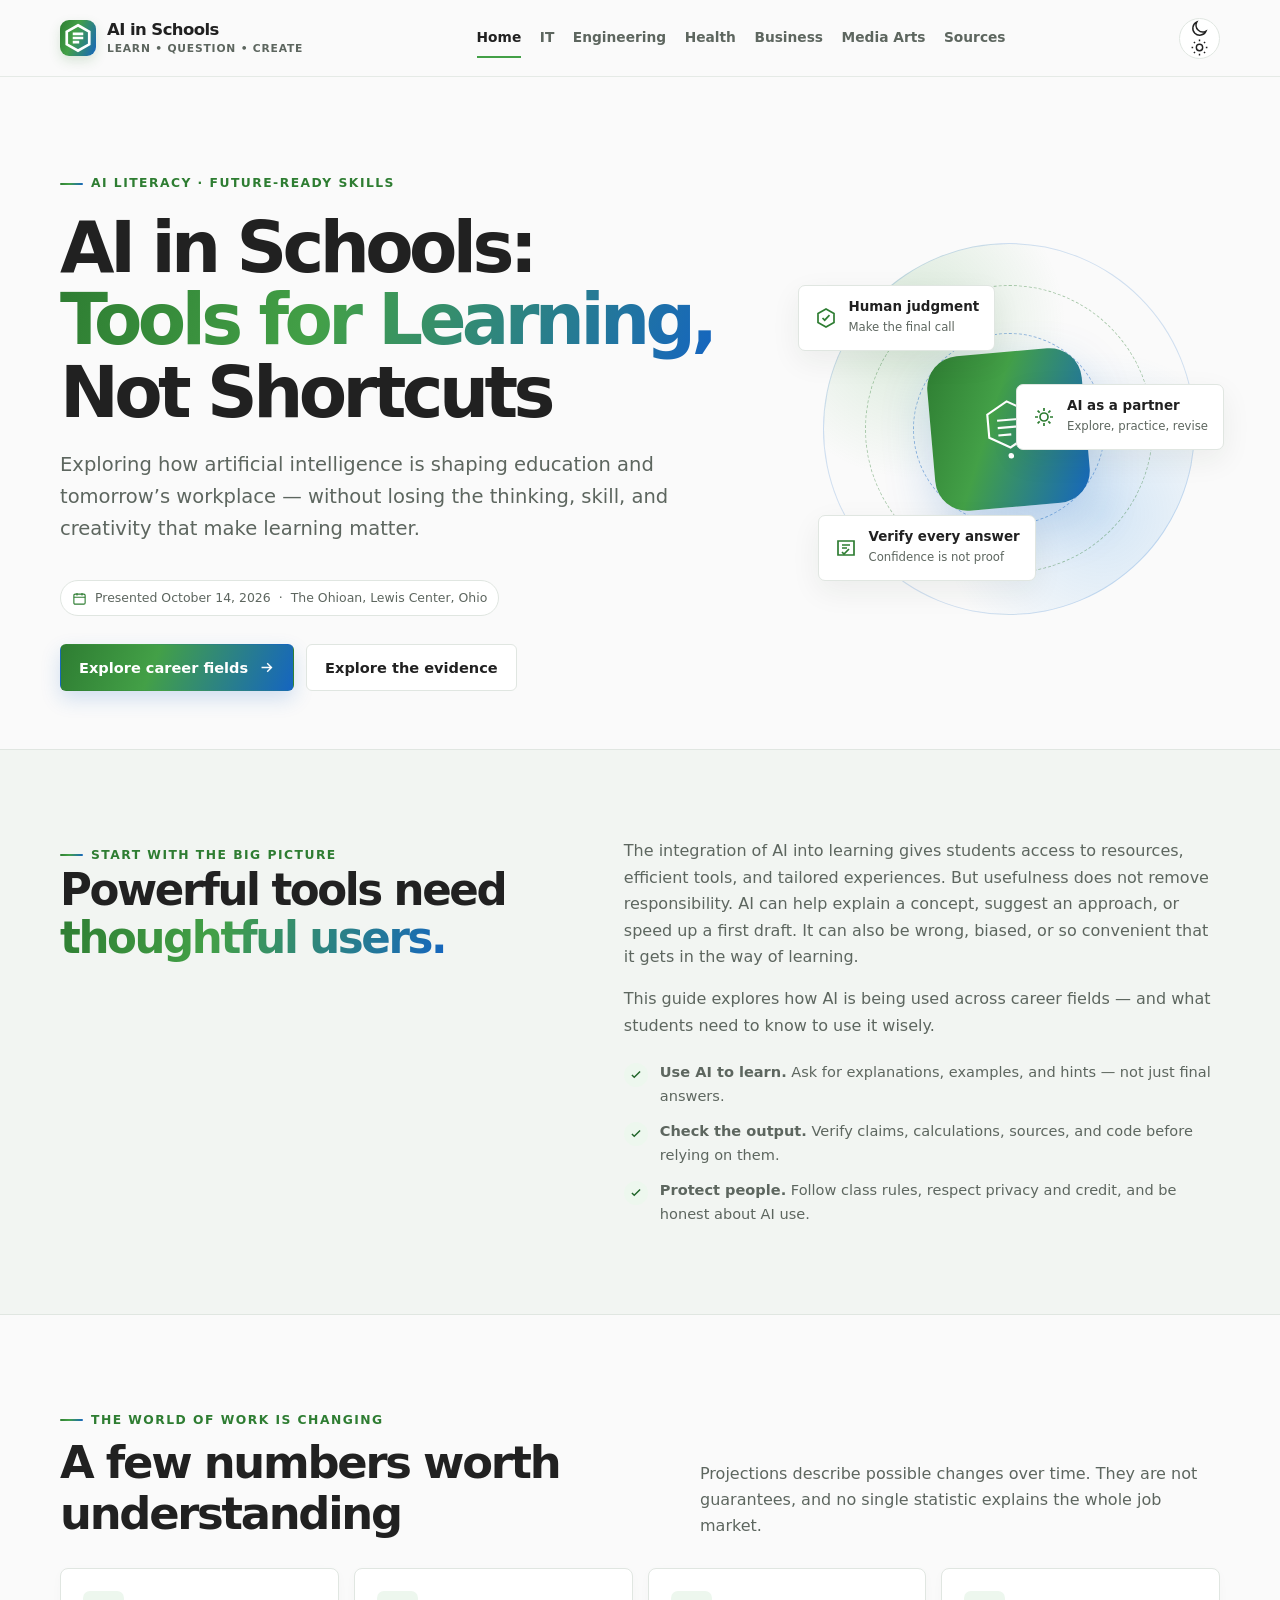
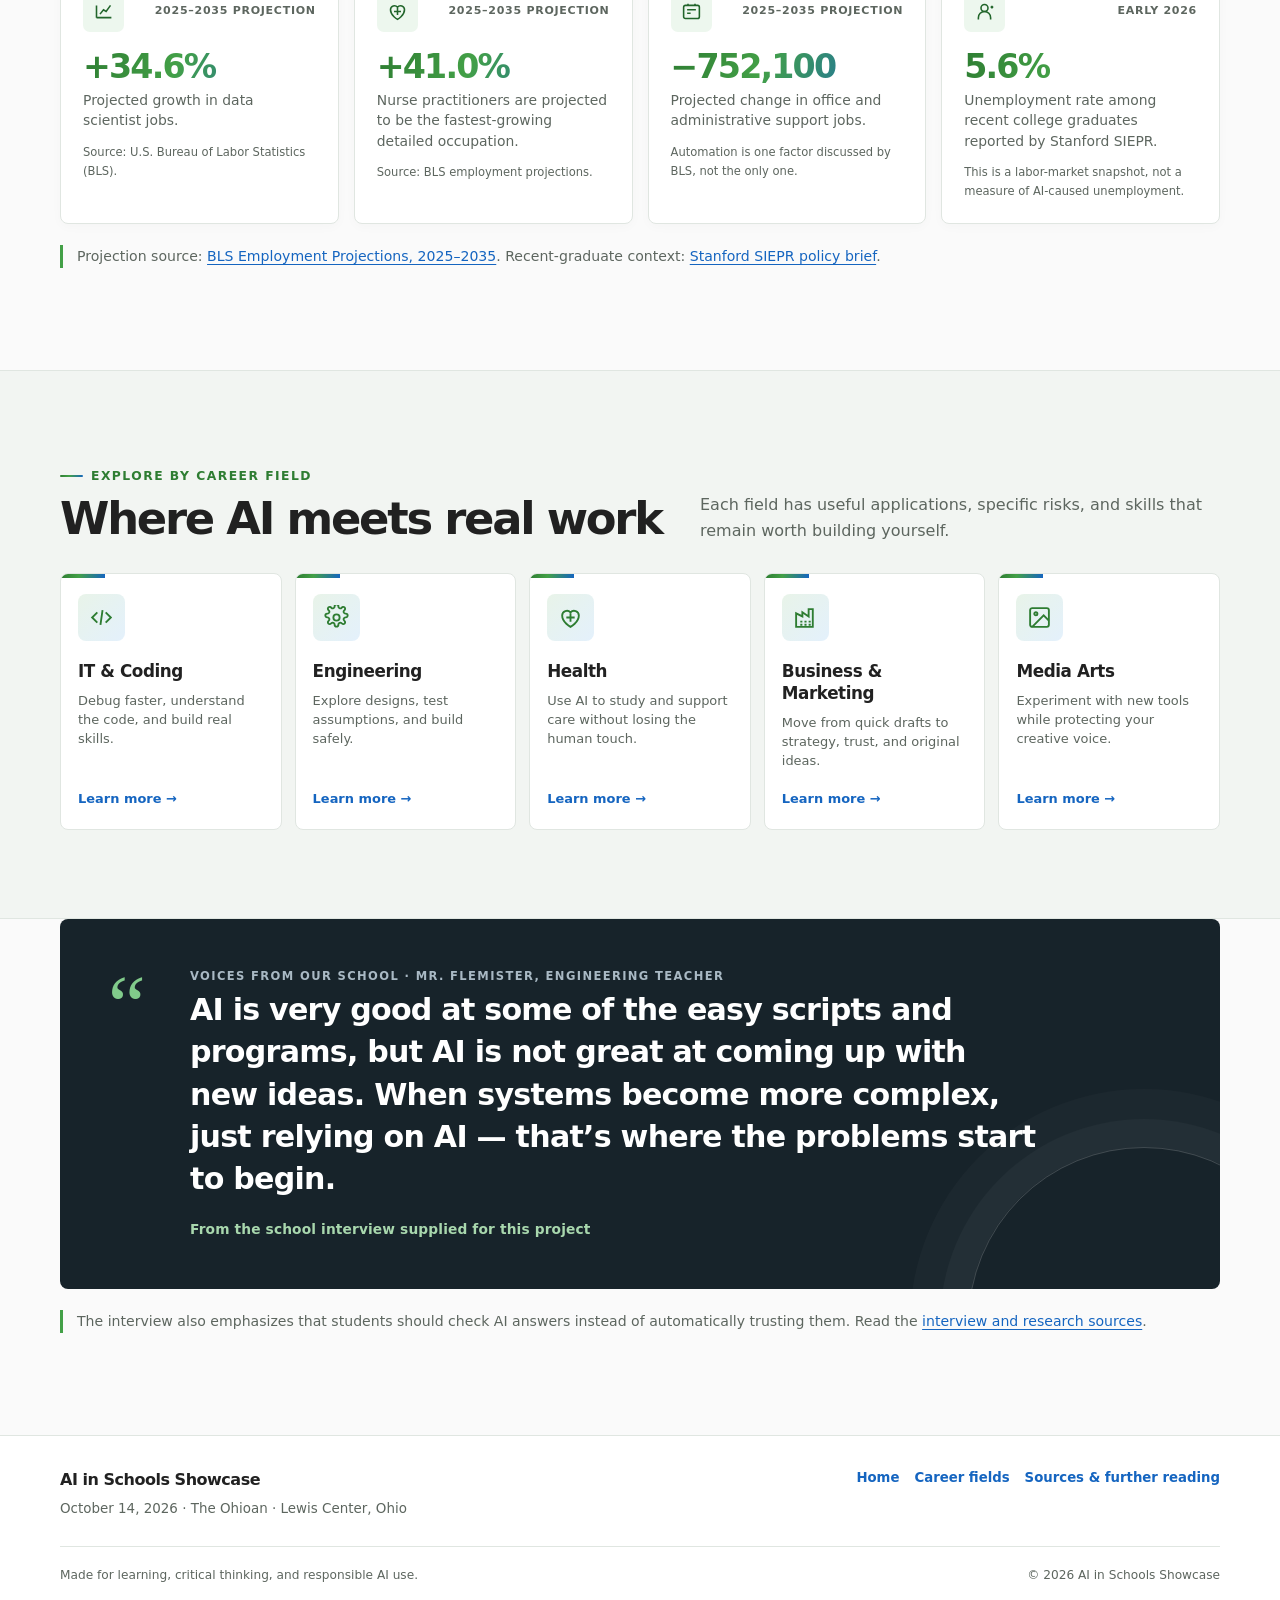
==== index.html @ 7d61ec2c "Add files via upload" ====
<!doctype html>
<html lang="en">
<head>
  <meta charset="utf-8">
  <meta name="viewport" content="width=device-width, initial-scale=1">
  <meta name="theme-color" content="#2e7d32">
  <meta name="description" content="A student-friendly guide to using AI responsibly in school and across future careers.">
  <title>AI in Schools — Tools for Learning, Not Shortcuts</title>
  <link rel="stylesheet" href="styles.css">
  <script>document.documentElement.classList.add('has-js');</script>
</head>
<body>
<a class="skip-link" href="#main">Skip to main content</a>
<header class="site-header">
  <div class="container nav-wrap">
    <a class="brand" href="index.html" aria-label="AI in Schools home">
      <span class="brand-mark" aria-hidden="true"><svg viewBox="0 0 24 24" fill="none" stroke="currentColor" stroke-width="1.8"><path d="M12 3.5 19.5 7.8v8.4L12 20.5l-7.5-4.3V7.8L12 3.5Z"/><path d="M8.5 9.3h7M8.5 12h7M8.5 14.7h4.3"/></svg></span>
      <span class="brand-name">AI in Schools<span>Learn • question • create</span></span>
    </a>
    <nav class="nav-links" data-nav-links aria-label="Main navigation">
      <a href="index.html" aria-current="page">Home</a><a href="it.html">IT</a><a href="engineering.html">Engineering</a><a href="health.html">Health</a><a href="business.html">Business</a><a href="media-arts.html">Media Arts</a><a href="sources.html">Sources</a>
    </nav>
    <div class="nav-actions">
      <button class="theme-toggle" type="button" data-theme-toggle aria-label="Switch theme" title="Switch theme">
        <svg data-icon-moon viewBox="0 0 24 24" fill="none" stroke="currentColor" stroke-width="1.8" aria-hidden="true"><path d="M20.2 15.3A8.5 8.5 0 0 1 8.7 3.8 8.7 8.7 0 1 0 20.2 15.3Z"/></svg>
        <svg data-icon-sun viewBox="0 0 24 24" fill="none" stroke="currentColor" stroke-width="1.8" aria-hidden="true" hidden><circle cx="12" cy="12" r="4"/><path d="M12 2v2m0 16v2M4.93 4.93l1.42 1.42m11.3 11.3 1.42 1.42M2 12h2m16 0h2M4.93 19.07l1.42-1.42m11.3-11.3 1.42-1.42"/></svg>
      </button>
      <button class="menu-toggle" type="button" data-menu-toggle aria-expanded="false" aria-label="Open navigation menu"><svg viewBox="0 0 24 24" fill="none" stroke="currentColor" stroke-width="1.8" aria-hidden="true"><path d="M4 7h16M4 12h16M4 17h16"/></svg></button>
    </div>
  </div>
</header>
<main id="main">
  <section class="hero">
    <div class="container hero-grid">
      <div class="reveal">
        <span class="eyebrow">AI literacy · future-ready skills</span>
        <h1>AI in Schools:<br><span class="highlight">Tools for Learning,</span><br>Not Shortcuts</h1>
        <p class="hero-copy">Exploring how artificial intelligence is shaping education and tomorrow’s workplace — without losing the thinking, skill, and creativity that make learning matter.</p>
        <div class="event-chip"><svg viewBox="0 0 24 24" fill="none" stroke="currentColor" stroke-width="1.8" aria-hidden="true"><rect x="3" y="5" width="18" height="16" rx="2"/><path d="M16 3v4M8 3v4M3 10h18"/></svg>Presented October 14, 2026 <span aria-hidden="true">·</span> The Ohioan, Lewis Center, Ohio</div>
        <div class="hero-actions"><a class="button button-primary" href="#career-fields">Explore career fields <svg viewBox="0 0 24 24" fill="none" stroke="currentColor" stroke-width="2" aria-hidden="true"><path d="M5 12h14M13 6l6 6-6 6"/></svg></a><a class="button button-secondary" href="sources.html">Explore the evidence</a></div>
      </div>
      <div class="hero-art reveal" aria-label="Illustration representing AI, human judgment, and verification" role="img">
        <div class="art-orb"></div>
        <div class="art-core"><svg viewBox="0 0 80 80" fill="none" stroke="currentColor" stroke-width="2.3" aria-hidden="true"><path d="M40 9 62 21.5v25L40 59 18 46.5v-25L40 9Z"/><path d="M28 29h24M28 37h24M28 45h14"/><circle cx="40" cy="68" r="3" fill="currentColor" stroke="none"/></svg></div>
        <div class="float-card card-one"><svg viewBox="0 0 24 24" fill="none" stroke="currentColor" stroke-width="1.7" aria-hidden="true"><path d="M12 3 4 7.5v9L12 21l8-4.5v-9L12 3Z"/><path d="m8.5 12 2.2 2.2 4.8-5"/></svg><div><strong>Human judgment</strong><span>Make the final call</span></div></div>
        <div class="float-card card-two"><svg viewBox="0 0 24 24" fill="none" stroke="currentColor" stroke-width="1.7" aria-hidden="true"><path d="M12 3v3m0 12v3M3 12h3m12 0h3M5.6 5.6l2.1 2.1m8.6 8.6 2.1 2.1m0-12.8-2.1 2.1m-8.6 8.6-2.1 2.1"/><circle cx="12" cy="12" r="4"/></svg><div><strong>AI as a partner</strong><span>Explore, practice, revise</span></div></div>
        <div class="float-card card-three"><svg viewBox="0 0 24 24" fill="none" stroke="currentColor" stroke-width="1.7" aria-hidden="true"><path d="M4 5h16v14H4zM8 9h8M8 12h5"/><path d="m8 16 2 2 5-5"/></svg><div><strong>Verify every answer</strong><span>Confidence is not proof</span></div></div>
      </div>
    </div>
  </section>

  <section class="section section-alt" aria-labelledby="intro-title">
    <div class="container intro-layout">
      <div class="reveal"><span class="eyebrow">Start with the big picture</span><h2 id="intro-title">Powerful tools need <span class="gradient-text">thoughtful users.</span></h2></div>
      <div class="reveal"><p>The integration of AI into learning gives students access to resources, efficient tools, and tailored experiences. But usefulness does not remove responsibility. AI can help explain a concept, suggest an approach, or speed up a first draft. It can also be wrong, biased, or so convenient that it gets in the way of learning.</p><p>This guide explores how AI is being used across career fields — and what students need to know to use it wisely.</p>
        <div class="principle-list">
          <div class="principle"><span class="principle-mark"><svg viewBox="0 0 24 24" fill="none" stroke="currentColor" stroke-width="2.5" aria-hidden="true"><path d="m5 12 4 4L19 6"/></svg></span><p><strong>Use AI to learn.</strong> Ask for explanations, examples, and hints — not just final answers.</p></div>
          <div class="principle"><span class="principle-mark"><svg viewBox="0 0 24 24" fill="none" stroke="currentColor" stroke-width="2.5" aria-hidden="true"><path d="m5 12 4 4L19 6"/></svg></span><p><strong>Check the output.</strong> Verify claims, calculations, sources, and code before relying on them.</p></div>
          <div class="principle"><span class="principle-mark"><svg viewBox="0 0 24 24" fill="none" stroke="currentColor" stroke-width="2.5" aria-hidden="true"><path d="m5 12 4 4L19 6"/></svg></span><p><strong>Protect people.</strong> Follow class rules, respect privacy and credit, and be honest about AI use.</p></div>
        </div>
      </div>
    </div>
  </section>

  <section class="section" aria-labelledby="numbers-title">
    <div class="container">
      <div class="section-heading reveal"><div><span class="eyebrow">The world of work is changing</span><h2 id="numbers-title">A few numbers worth understanding</h2></div><p>Projections describe possible changes over time. They are not guarantees, and no single statistic explains the whole job market.</p></div>
      <div class="stats-grid">
        <article class="stat-card reveal"><div class="stat-top"><span class="stat-icon"><svg viewBox="0 0 24 24" fill="none" stroke="currentColor" stroke-width="1.8" aria-hidden="true"><path d="M4 19V5m0 14h17M8 15l4-5 3 2 5-7"/></svg></span><span class="stat-period">2025–2035 projection</span></div><div class="stat-value gradient-text">+34.6%</div><p>Projected growth in data scientist jobs.</p><small>Source: U.S. Bureau of Labor Statistics (BLS).</small></article>
        <article class="stat-card reveal"><div class="stat-top"><span class="stat-icon"><svg viewBox="0 0 24 24" fill="none" stroke="currentColor" stroke-width="1.8" aria-hidden="true"><path d="M12 21s-8-4.4-8-11a4.5 4.5 0 0 1 8-2.8A4.5 4.5 0 0 1 20 10c0 6.6-8 11-8 11Z"/><path d="M12 8v8m-4-4h8"/></svg></span><span class="stat-period">2025–2035 projection</span></div><div class="stat-value gradient-text">+41.0%</div><p>Nurse practitioners are projected to be the fastest-growing detailed occupation.</p><small>Source: BLS employment projections.</small></article>
        <article class="stat-card reveal"><div class="stat-top"><span class="stat-icon"><svg viewBox="0 0 24 24" fill="none" stroke="currentColor" stroke-width="1.8" aria-hidden="true"><rect x="3" y="5" width="18" height="15" rx="2"/><path d="M8 5V3m8 2V3M7 10h10M7 14h4"/></svg></span><span class="stat-period">2025–2035 projection</span></div><div class="stat-value gradient-text">−752,100</div><p>Projected change in office and administrative support jobs.</p><small>Automation is one factor discussed by BLS, not the only one.</small></article>
        <article class="stat-card reveal"><div class="stat-top"><span class="stat-icon"><svg viewBox="0 0 24 24" fill="none" stroke="currentColor" stroke-width="1.8" aria-hidden="true"><circle cx="12" cy="8" r="4"/><path d="M5 21v-2a7 7 0 0 1 14 0v2M19 7h3m-1.5-1.5v3"/></svg></span><span class="stat-period">Early 2026</span></div><div class="stat-value gradient-text">5.6%</div><p>Unemployment rate among recent college graduates reported by Stanford SIEPR.</p><small>This is a labor-market snapshot, not a measure of AI-caused unemployment.</small></article>
      </div>
      <p class="callout-note">Projection source: <a href="https://www.bls.gov/news.release/ecopro.htm" target="_blank" rel="noopener noreferrer">BLS Employment Projections, 2025–2035</a>. Recent-graduate context: <a href="https://siepr.stanford.edu/publications/policy-brief/what-really-happening-jobs-separating-ai-hype-reality" target="_blank" rel="noopener noreferrer">Stanford SIEPR policy brief</a>.</p>
    </div>
  </section>

  <section class="section section-alt" id="career-fields" aria-labelledby="fields-title">
    <div class="container">
      <div class="section-heading reveal"><div><span class="eyebrow">Explore by career field</span><h2 id="fields-title">Where AI meets real work</h2></div><p>Each field has useful applications, specific risks, and skills that remain worth building yourself.</p></div>
      <div class="field-grid">
        <a class="field-card reveal" href="it.html"><span class="field-icon"><svg viewBox="0 0 24 24" fill="none" stroke="currentColor" stroke-width="1.8" aria-hidden="true"><path d="m8 7-5 5 5 5m8-10 5 5-5 5m-3-12-2 14"/></svg></span><h3>IT &amp; Coding</h3><p>Debug faster, understand the code, and build real skills.</p><span class="learn-more">Learn more →</span></a>
        <a class="field-card reveal" href="engineering.html"><span class="field-icon"><svg viewBox="0 0 24 24" fill="none" stroke="currentColor" stroke-width="1.8" aria-hidden="true"><circle cx="12" cy="12" r="3"/><path d="m19.4 15 .1.1a1.8 1.8 0 1 1-2.5 2.5l-.1-.1a1.8 1.8 0 0 0-3.1 1.3v.2a1.8 1.8 0 1 1-3.6 0v-.2a1.8 1.8 0 0 0-3.1-1.3l-.1.1a1.8 1.8 0 1 1-2.5-2.5l.1-.1a1.8 1.8 0 0 0-1.3-3.1h-.2a1.8 1.8 0 1 1 0-3.6h.2a1.8 1.8 0 0 0 1.3-3.1l-.1-.1a1.8 1.8 0 1 1 2.5-2.5l.1.1a1.8 1.8 0 0 0 3.1-1.3v-.2a1.8 1.8 0 1 1 3.6 0v.2a1.8 1.8 0 0 0 3.1 1.3l.1-.1a1.8 1.8 0 1 1 2.5 2.5l-.1.1a1.8 1.8 0 0 0 1.3 3.1h.2a1.8 1.8 0 1 1 0 3.6h-.2a1.8 1.8 0 0 0-1.3 3.1Z"/></svg></span><h3>Engineering</h3><p>Explore designs, test assumptions, and build safely.</p><span class="learn-more">Learn more →</span></a>
        <a class="field-card reveal" href="health.html"><span class="field-icon"><svg viewBox="0 0 24 24" fill="none" stroke="currentColor" stroke-width="1.8" aria-hidden="true"><path d="M12 21s-8-4.4-8-11a4.5 4.5 0 0 1 8-2.8A4.5 4.5 0 0 1 20 10c0 6.6-8 11-8 11Z"/><path d="M12 8v8m-4-4h8"/></svg></span><h3>Health</h3><p>Use AI to study and support care without losing the human touch.</p><span class="learn-more">Learn more →</span></a>
        <a class="field-card reveal" href="business.html"><span class="field-icon"><svg viewBox="0 0 24 24" fill="none" stroke="currentColor" stroke-width="1.8" aria-hidden="true"><path d="M3 21V8l6 3V7l6 4V4h4v17H3Z"/><path d="M7 16h2m2 0h2m2 0h2m-10 3h2m2 0h2m2 0h2"/></svg></span><h3>Business &amp; Marketing</h3><p>Move from quick drafts to strategy, trust, and original ideas.</p><span class="learn-more">Learn more →</span></a>
        <a class="field-card reveal" href="media-arts.html"><span class="field-icon"><svg viewBox="0 0 24 24" fill="none" stroke="currentColor" stroke-width="1.8" aria-hidden="true"><rect x="3" y="3" width="18" height="18" rx="2"/><circle cx="8.5" cy="8.5" r="1.5"/><path d="m21 15-5-5L5 21"/></svg></span><h3>Media Arts</h3><p>Experiment with new tools while protecting your creative voice.</p><span class="learn-more">Learn more →</span></a>
      </div>
    </div>
  </section>

  <section class="quote-section" aria-labelledby="quote-heading">
    <div class="container">
      <div class="quote-panel reveal"><div class="quote-glyph" aria-hidden="true">“</div><div><p id="quote-heading" class="quote-label">Voices from our school · Mr. Flemister, Engineering Teacher</p><blockquote>AI is very good at some of the easy scripts and programs, but AI is not great at coming up with new ideas. When systems become more complex, just relying on AI — that’s where the problems start to begin.</blockquote><cite>From the school interview supplied for this project</cite></div></div>
      <p class="callout-note">The interview also emphasizes that students should check AI answers instead of automatically trusting them. Read the <a href="sources.html#school-interview">interview and research sources</a>.</p>
    </div>
  </section>
</main>
<footer class="site-footer"><div class="container"><div class="footer-top"><div><p class="footer-title">AI in Schools Showcase</p><p class="footer-meta">October 14, 2026 · The Ohioan · Lewis Center, Ohio</p></div><div class="footer-links"><a href="index.html">Home</a><a href="#career-fields">Career fields</a><a href="sources.html">Sources &amp; further reading</a></div></div><div class="footer-bottom"><span>Made for learning, critical thinking, and responsible AI use.</span><span>© 2026 AI in Schools Showcase</span></div></div></footer>
<script src="script.js"></script>
</body></html>
---- styles.css ----
:root {
  color-scheme: light;
  --bg: #fafafa;
  --surface: #ffffff;
  --surface-soft: #f2f5f2;
  --text: #212121;
  --muted: #5d665f;
  --line: #e0e6e1;
  --green: #2e7d32;
  --green-2: #43a047;
  --blue: #1565c0;
  --blue-2: #1e88e5;
  --gradient: linear-gradient(112deg, #2e7d32 0%, #43a047 40%, #1565c0 100%);
  --shadow: 0 10px 30px rgba(24, 43, 30, .065);
  --warning-bg: #fff8e8;
  --warning-line: #f0d9a8;
  --warning-text: #6f4e12;
  --success-bg: #edf7ee;
  --success-text: #21652a;
  --radius: 8px;
  --content: 1160px;
}
:root[data-theme="dark"] {
  color-scheme: dark;
  --bg: #121212;
  --surface: #1a1a2e;
  --surface-soft: #20273a;
  --text: #e5e9e6;
  --muted: #b1bbb5;
  --line: #343b4b;
  --green: #70c879;
  --green-2: #65bf79;
  --blue: #70aef4;
  --blue-2: #78baff;
  --gradient: linear-gradient(112deg, #2e7d32 0%, #43a047 40%, #1565c0 100%);
  --shadow: 0 12px 36px rgba(0, 0, 0, .23);
  --warning-bg: #332c1c;
  --warning-line: #5e4b25;
  --warning-text: #f6d78c;
  --success-bg: #183020;
  --success-text: #9ce4a4;
}
* { box-sizing: border-box; }
html { scroll-behavior: smooth; scroll-padding-top: 94px; }
body {
  margin: 0; background: var(--bg); color: var(--text);
  font: 16px/1.65 Inter, ui-sans-serif, system-ui, -apple-system, BlinkMacSystemFont, "Segoe UI", sans-serif;
  transition: background-color .3s ease, color .3s ease;
}
button, a { -webkit-tap-highlight-color: transparent; }
a { color: var(--blue); text-underline-offset: 3px; }
a:hover { text-decoration-thickness: 2px; }
button { font: inherit; }
:focus-visible { outline: 3px solid var(--blue-2); outline-offset: 3px; }
.skip-link { position: absolute; top: -60px; left: 1rem; z-index: 1000; padding: .7rem 1rem; background: var(--surface); border: 1px solid var(--line); border-radius: 6px; }
.skip-link:focus { top: 1rem; }
.container { width: min(var(--content), calc(100% - 40px)); margin-inline: auto; }
.site-header {
  position: sticky; top: 0; z-index: 100; background: color-mix(in srgb, var(--bg) 91%, transparent);
  backdrop-filter: blur(18px); border-bottom: 1px solid color-mix(in srgb, var(--line) 80%, transparent);
}
.nav-wrap { min-height: 76px; display: flex; align-items: center; justify-content: space-between; gap: 22px; }
.brand { display: inline-flex; align-items: center; gap: 11px; min-width: max-content; color: var(--text); text-decoration: none; font-weight: 800; letter-spacing: -.035em; }
.brand-mark { width: 36px; height: 36px; display: grid; place-items: center; border-radius: 9px; background: var(--gradient); color: white; box-shadow: 0 5px 12px rgba(46, 125, 50, .17); }
.brand-name { font-size: 1.03rem; line-height: 1.15; }
.brand-name span { display: block; margin-top: 3px; color: var(--muted); font-size: .67rem; font-weight: 600; letter-spacing: .075em; text-transform: uppercase; }
.nav-links { display: flex; align-items: center; gap: clamp(9px, 1.45vw, 22px); }
.nav-links a { color: var(--muted); text-decoration: none; font-size: .86rem; font-weight: 650; padding: 8px 0; border-bottom: 2px solid transparent; white-space: nowrap; }
.nav-links a:hover, .nav-links a[aria-current="page"] { color: var(--text); border-bottom-color: var(--green-2); }
.nav-actions { display: flex; align-items: center; gap: 9px; }
.theme-toggle, .menu-toggle { display: inline-grid; place-items: center; width: 41px; height: 41px; padding: 0; border: 1px solid var(--line); border-radius: 50%; color: var(--text); background: var(--surface); cursor: pointer; transition: transform .18s ease, border-color .18s ease; }
.theme-toggle:hover, .menu-toggle:hover { transform: translateY(-1px); border-color: var(--blue-2); }
.theme-toggle svg, .menu-toggle svg { width: 19px; height: 19px; }
.menu-toggle { display: none; border-radius: var(--radius); }
.gradient-text { background: var(--gradient); -webkit-background-clip: text; background-clip: text; color: transparent; }
.eyebrow { display: inline-flex; align-items: center; gap: 8px; color: var(--green); font-size: .77rem; text-transform: uppercase; font-weight: 800; letter-spacing: .12em; }
.eyebrow::before { content: ""; width: 23px; height: 2px; background: var(--gradient); border-radius: 99px; }
.hero { padding: clamp(48px, 7vw, 90px) 0 58px; overflow: hidden; }
.hero-grid { display: grid; grid-template-columns: 1.22fr .78fr; align-items: center; gap: clamp(30px, 6vw, 82px); }
.hero h1 { max-width: 790px; margin: 18px 0 18px; font-size: clamp(2.6rem, 5.5vw, 5rem); line-height: 1.03; letter-spacing: -.065em; font-weight: 850; }
.hero h1 .highlight { display: inline; background: var(--gradient); -webkit-background-clip: text; background-clip: text; color: transparent; }
.hero-copy { max-width: 635px; color: var(--muted); font-size: clamp(1.06rem, 1.65vw, 1.22rem); }
.event-chip { display: inline-flex; align-items: center; flex-wrap: wrap; gap: 8px; margin-top: 15px; padding: 7px 11px; border: 1px solid var(--line); background: var(--surface); border-radius: 100px; font-size: .78rem; color: var(--muted); }
.event-chip svg { width: 15px; height: 15px; color: var(--green); }
.hero-actions { display: flex; flex-wrap: wrap; gap: 12px; margin-top: 28px; }
.button { display: inline-flex; justify-content: center; align-items: center; gap: 10px; min-height: 47px; padding: 0 18px; border: 1px solid transparent; border-radius: 6px; text-decoration: none; font-weight: 750; font-size: .91rem; transition: transform .18s ease, box-shadow .18s ease; }
.button:hover { transform: translateY(-2px); text-decoration: none; }
.button-primary { color: #fff; background: var(--gradient); box-shadow: 0 8px 20px rgba(21, 101, 192, .18); }
.button-secondary { color: var(--text); background: var(--surface); border-color: var(--line); }
.button svg { width: 17px; height: 17px; }
.hero-art { position: relative; min-height: 360px; display: grid; place-items: center; }
.art-orb { position: absolute; width: min(88%, 390px); aspect-ratio: 1; border-radius: 50%; background: radial-gradient(circle at 24% 22%, rgba(67,160,71,.19), transparent 38%), radial-gradient(circle at 75% 73%, rgba(30,136,229,.17), transparent 42%); border: 1px solid color-mix(in srgb, var(--blue) 18%, transparent); }
.art-orb::before, .art-orb::after { content: ""; position: absolute; border: 1px dashed color-mix(in srgb, var(--green) 40%, transparent); border-radius: 50%; inset: 11%; }
.art-orb::after { inset: 24%; border-color: color-mix(in srgb, var(--blue) 45%, transparent); }
.art-core { position: relative; width: 155px; height: 155px; display: grid; place-items: center; border-radius: 32px; color: white; background: var(--gradient); box-shadow: 0 20px 50px rgba(21, 101, 192, .23); transform: rotate(-5deg); }
.art-core svg { width: 74px; height: 74px; }
.float-card { position: absolute; display: flex; align-items: center; gap: 11px; max-width: 230px; padding: 13px 15px; border-radius: 7px; background: var(--surface); border: 1px solid var(--line); box-shadow: var(--shadow); }
.float-card svg { flex: 0 0 auto; width: 24px; height: 24px; color: var(--green); }
.float-card strong { display: block; font-size: .84rem; line-height: 1.25; }
.float-card span { display: block; color: var(--muted); font-size: .73rem; margin-top: 2px; }
.float-card.card-one { top: 36px; left: 0; }
.float-card.card-two { top: 135px; right: -4px; }
.float-card.card-three { bottom: 28px; left: 20px; }
.section { padding: clamp(58px, 7vw, 88px) 0; }
.section-alt { background: var(--surface-soft); border-block: 1px solid var(--line); }
.section-heading { display: flex; align-items: end; justify-content: space-between; gap: 24px; margin-bottom: 28px; }
.section-heading h2, .page-intro h1 { margin: 8px 0 0; font-size: clamp(1.9rem, 3.5vw, 3rem); line-height: 1.13; letter-spacing: -.05em; }
.section-heading p { max-width: 520px; margin: 0; color: var(--muted); }
.body-copy { max-width: 800px; color: var(--muted); }
.stats-grid { display: grid; grid-template-columns: repeat(4, 1fr); gap: 15px; }
.stat-card { min-height: 205px; padding: 22px; border: 1px solid var(--line); border-radius: var(--radius); background: var(--surface); box-shadow: 0 3px 12px rgba(20,50,24,.025); }
.stat-top { display: flex; align-items: center; justify-content: space-between; gap: 10px; }
.stat-icon { display: grid; place-items: center; width: 41px; height: 41px; border-radius: 7px; background: var(--success-bg); color: var(--success-text); }
.stat-icon svg { width: 21px; height: 21px; }
.stat-period { font-size: .69rem; font-weight: 750; color: var(--muted); text-transform: uppercase; letter-spacing: .065em; }
.stat-value { margin: 17px 0 5px; font-size: clamp(1.75rem, 2.6vw, 2.35rem); font-weight: 850; letter-spacing: -.055em; line-height: 1.1; }
.stat-card p { margin: 0; color: var(--muted); font-size: .87rem; line-height: 1.45; }
.stat-card small { display: block; color: var(--muted); margin-top: 12px; font-size: .72rem; }
.intro-layout { display: grid; grid-template-columns: .9fr 1.1fr; gap: clamp(30px, 6vw, 76px); align-items: start; }
.intro-layout h2 { margin: 0; font-size: clamp(2rem, 3.4vw, 2.85rem); line-height: 1.12; letter-spacing: -.055em; }
.intro-layout p { color: var(--muted); margin-top: 0; }
.principle-list { display: grid; gap: 11px; margin-top: 21px; }
.principle { display: flex; align-items: flex-start; gap: 12px; }
.principle-mark { display: grid; place-items: center; margin-top: 3px; width: 24px; height: 24px; border-radius: 50%; background: var(--success-bg); color: var(--success-text); flex: 0 0 auto; }
.principle-mark svg { width: 14px; height: 14px; }
.principle p { margin: 0; font-size: .91rem; }
.field-grid { display: grid; grid-template-columns: repeat(5, minmax(0,1fr)); gap: 13px; }
.field-card { position: relative; overflow: hidden; display: flex; min-height: 229px; flex-direction: column; padding: 20px 17px; border: 1px solid var(--line); border-radius: var(--radius); background: var(--surface); color: var(--text); text-decoration: none; transition: transform .2s ease, box-shadow .2s ease, border-color .2s ease; }
.field-card::before { content: ""; position: absolute; height: 4px; inset: 0 0 auto; background: var(--gradient); transform: scaleX(.2); transform-origin: left; transition: transform .25s ease; }
.field-card:hover { transform: translateY(-4px); border-color: color-mix(in srgb, var(--blue) 45%, var(--line)); box-shadow: var(--shadow); text-decoration: none; }
.field-card:hover::before { transform: scaleX(1); }
.field-icon { display: grid; place-items: center; width: 47px; height: 47px; margin-bottom: 20px; border-radius: 8px; background: linear-gradient(135deg, rgba(67,160,71,.12), rgba(30,136,229,.12)); color: var(--green); }
.field-icon svg { width: 25px; height: 25px; }
.field-card h3 { margin: 0; font-size: 1.05rem; line-height: 1.3; letter-spacing: -.025em; }
.field-card p { color: var(--muted); font-size: .81rem; line-height: 1.48; margin: 8px 0 18px; }
.learn-more { margin-top: auto; font-weight: 800; font-size: .81rem; color: var(--blue); }
.quote-section { padding: 0 0 clamp(58px, 7vw, 88px); }
.quote-panel { position: relative; overflow: hidden; display: grid; grid-template-columns: 60px 1fr; gap: 22px; padding: clamp(26px, 5vw, 48px); border-radius: var(--radius); color: #fff; background: #17232a; }
.quote-panel::after { content: ""; position: absolute; width: 350px; height: 350px; right: -100px; bottom: -210px; border-radius: 50%; border: 1px solid rgba(255,255,255,.18); box-shadow: 0 0 0 28px rgba(255,255,255,.03), 0 0 0 58px rgba(255,255,255,.025); }
.quote-glyph { font-size: 5.3rem; line-height: .9; font-family: Georgia, serif; color: #81cb8b; }
.quote-panel blockquote { position: relative; z-index: 1; margin: 0; max-width: 850px; font-size: clamp(1.25rem, 2.35vw, 2rem); font-weight: 650; line-height: 1.4; letter-spacing: -.025em; }
.quote-panel cite { display: block; margin-top: 18px; font-size: .86rem; font-style: normal; font-weight: 700; color: #a8d7ad; letter-spacing: .01em; }
.quote-panel .quote-label { grid-column: 2; margin: 0 0 3px; color: #a9b9c4; text-transform: uppercase; letter-spacing: .12em; font-size: .72rem; font-weight: 800; }
.callout-note { margin-top: 21px; padding-left: 14px; border-left: 3px solid var(--green-2); color: var(--muted); font-size: .88rem; }
.page-hero { padding: clamp(42px, 6vw, 72px) 0 36px; }
.page-intro { position: relative; overflow: hidden; padding: clamp(28px, 5vw, 54px); border-radius: var(--radius); background: var(--gradient); color: #fff; }
.page-intro::after { content: ""; position: absolute; width: 300px; height: 300px; right: -70px; top: -120px; border-radius: 50%; border: 1px solid rgba(255,255,255,.25); box-shadow: 0 0 0 26px rgba(255,255,255,.06), 0 0 0 56px rgba(255,255,255,.035); }
.page-intro .eyebrow { color: rgba(255,255,255,.84); }
.page-intro .eyebrow::before { background: #fff; }
.page-intro h1 { position: relative; z-index: 1; max-width: 770px; margin-top: 12px; font-size: clamp(2.4rem, 5vw, 4.2rem); }
.page-intro p { position: relative; z-index: 1; max-width: 760px; margin-bottom: 0; color: rgba(255,255,255,.9); font-size: clamp(1rem, 1.7vw, 1.18rem); }
.page-kicker { margin-top: 21px; display: flex; flex-wrap: wrap; gap: 8px; }
.page-kicker span { padding: 5px 9px; border: 1px solid rgba(255,255,255,.32); border-radius: 5px; background: rgba(255,255,255,.08); color: #fff; font-size: .73rem; font-weight: 700; }
.content-grid { display: grid; grid-template-columns: 1fr 1fr; gap: 20px; }
.content-card { padding: clamp(22px, 3vw, 30px); border: 1px solid var(--line); border-radius: var(--radius); background: var(--surface); }
.content-card h2 { display: flex; align-items: center; gap: 11px; margin: 0 0 18px; font-size: 1.25rem; letter-spacing: -.03em; }
.heading-icon { width: 33px; height: 33px; display: grid; place-items: center; border-radius: 7px; background: var(--success-bg); color: var(--success-text); flex: 0 0 auto; }
.heading-icon svg { width: 18px; height: 18px; }
.content-card.warning .heading-icon { background: var(--warning-bg); color: var(--warning-text); }
.check-list, .warning-list { list-style: none; padding: 0; margin: 0; display: grid; gap: 15px; }
.check-list li, .warning-list li { position: relative; padding-left: 30px; font-size: .91rem; }
.check-list li::before { content: "✓"; position: absolute; left: 0; top: 1px; display: grid; place-items: center; width: 20px; height: 20px; border-radius: 50%; background: var(--success-bg); color: var(--success-text); font-size: .75rem; font-weight: 900; }
.warning-list li::before { content: "!"; position: absolute; left: 0; top: 1px; display: grid; place-items: center; width: 20px; height: 20px; border-radius: 50%; background: var(--warning-bg); color: var(--warning-text); font-size: .76rem; font-weight: 900; }
.check-list strong, .warning-list strong { display: block; margin-bottom: 2px; }
.check-list span, .warning-list span { display: block; color: var(--muted); }
.numbers-rule { display: grid; grid-template-columns: .9fr 1.1fr; gap: 20px; margin-top: 20px; }
.number-panel { padding: 28px; background: var(--surface-soft); border: 1px solid var(--line); border-radius: var(--radius); }
.number-panel h2, .rule-panel h2 { margin: 0 0 10px; font-size: 1.15rem; letter-spacing: -.025em; }
.number-value { margin: 5px 0 10px; font-size: clamp(2.5rem, 5vw, 4rem); line-height: 1; font-weight: 900; letter-spacing: -.07em; background: var(--gradient); -webkit-background-clip: text; background-clip: text; color: transparent; }
.number-panel p { color: var(--muted); margin: 0; font-size: .9rem; }
.source-line { display: inline-block; margin-top: 13px; font-size: .76rem; font-weight: 800; }
.rule-panel { padding: 28px; border-radius: var(--radius); background: var(--success-bg); border: 1px solid color-mix(in srgb, var(--green) 28%, var(--line)); }
.rule-panel .rule-mark { color: var(--success-text); font-size: .7rem; text-transform: uppercase; letter-spacing: .12em; font-weight: 900; }
.rule-panel blockquote { margin: 12px 0 0; color: var(--text); font-size: clamp(1.2rem, 2vw, 1.65rem); line-height: 1.38; font-weight: 750; letter-spacing: -.025em; }
.voice-section { margin-top: 20px; }
.voice-card { position: relative; padding: 24px 28px 24px 30px; border-left: 4px solid var(--blue-2); border-radius: 0 var(--radius) var(--radius) 0; background: var(--surface); box-shadow: var(--shadow); }
.voice-card p { margin: 0; font-size: 1.05rem; line-height: 1.55; font-weight: 600; }
.voice-card cite { display: block; margin-top: 13px; font-size: .82rem; color: var(--muted); font-style: normal; }
.voice-placeholder { border-left-color: var(--line); box-shadow: none; border: 1px dashed var(--line); border-left: 4px dashed var(--line); background: transparent; }
.voice-placeholder p { color: var(--muted); font-weight: 500; font-size: .91rem; }
.sources-layout { display: grid; grid-template-columns: 1.1fr .9fr; gap: 20px; align-items: start; }
.source-list { display: grid; gap: 11px; }
.source-item { display: flex; align-items: flex-start; gap: 14px; padding: 17px; border: 1px solid var(--line); border-radius: var(--radius); background: var(--surface); }
.source-index { display: grid; place-items: center; flex: 0 0 auto; width: 32px; height: 32px; border-radius: 6px; color: var(--green); background: var(--success-bg); font-weight: 850; font-size: .76rem; }
.source-item h3 { margin: 0 0 4px; font-size: .96rem; line-height: 1.4; }
.source-item p { margin: 0; color: var(--muted); font-size: .82rem; line-height: 1.5; }
.source-item a { display: inline-block; margin-top: 7px; font-size: .81rem; font-weight: 750; }
.context-panel { padding: 25px; border-radius: var(--radius); background: var(--surface-soft); border: 1px solid var(--line); }
.context-panel h2 { margin: 0 0 15px; font-size: 1.3rem; letter-spacing: -.03em; }
.context-panel ul { padding-left: 19px; margin: 0; display: grid; gap: 12px; color: var(--muted); font-size: .9rem; }
.source-caveat { margin-top: 24px; padding: 19px 21px; border: 1px solid var(--warning-line); border-radius: var(--radius); background: var(--warning-bg); color: var(--warning-text); font-size: .88rem; }
.source-caveat strong { display: block; margin-bottom: 4px; }
.site-footer { padding: 31px 0 26px; border-top: 1px solid var(--line); background: var(--surface); }
.footer-top { display: flex; justify-content: space-between; align-items: flex-start; gap: 28px; }
.footer-title { margin: 0; font-weight: 850; letter-spacing: -.03em; }
.footer-meta { color: var(--muted); font-size: .84rem; margin: 5px 0 0; }
.footer-links { display: flex; flex-wrap: wrap; gap: 15px; }
.footer-links a { font-size: .83rem; font-weight: 700; text-decoration: none; }
.footer-bottom { display: flex; justify-content: space-between; gap: 16px; margin-top: 26px; padding-top: 18px; border-top: 1px solid var(--line); color: var(--muted); font-size: .76rem; }
.reveal { opacity: 1; transform: none; }
.js-ready .reveal { opacity: 0; transform: translateY(10px); transition: opacity .5s ease, transform .5s ease; }
.js-ready .reveal.is-visible { opacity: 1; transform: translateY(0); }
@media (max-width: 1050px) {
  .nav-wrap { gap: 14px; }
  .brand-name { font-size: .95rem; }
  .nav-links { gap: 12px; }
  .nav-links a { font-size: .78rem; }
  .field-grid { grid-template-columns: repeat(3, minmax(0,1fr)); }
  .stats-grid { grid-template-columns: repeat(2, 1fr); }
}
@media (max-width: 760px) {
  .container { width: min(var(--content), calc(100% - 30px)); }
  .nav-wrap { min-height: 68px; flex-wrap: wrap; gap: 10px; padding-block: 10px; }
  .brand-mark { width: 34px; height: 34px; }
  .brand-name { font-size: .92rem; }
  .brand-name span { font-size: .61rem; }
  .nav-actions { margin-left: auto; }
  .menu-toggle { display: inline-grid; }
  .nav-links { display: none; order: 3; flex-basis: 100%; padding: 8px 0 7px; grid-template-columns: repeat(2, minmax(0,1fr)); gap: 2px 18px; border-top: 1px solid var(--line); }
  .nav-links.is-open { display: grid; }
  .nav-links a { padding: 10px 2px; font-size: .89rem; }
  .hero { padding-top: 42px; }
  .hero-grid { grid-template-columns: 1fr; gap: 28px; }
  .hero-art { min-height: 295px; max-width: 500px; width: 100%; margin-inline: auto; }
  .art-orb { width: min(76%, 330px); }
  .art-core { width: 120px; height: 120px; border-radius: 25px; }
  .art-core svg { width: 60px; height: 60px; }
  .float-card { max-width: 205px; padding: 10px 12px; }
  .float-card.card-one { top: 15px; left: 0; }
  .float-card.card-two { top: 118px; right: -2px; }
  .float-card.card-three { bottom: 15px; left: 0; }
  .section-heading { align-items: flex-start; flex-direction: column; gap: 10px; }
  .intro-layout, .content-grid, .numbers-rule, .sources-layout { grid-template-columns: 1fr; }
  .field-grid { grid-template-columns: repeat(2, minmax(0,1fr)); }
  .field-card { min-height: 205px; }
  .quote-panel { grid-template-columns: 34px 1fr; gap: 14px; }
  .quote-glyph { font-size: 3.8rem; }
  .quote-panel .quote-label { grid-column: 2; }
  .page-intro { padding: 28px 23px; }
  .page-intro::after { width: 200px; height: 200px; right: -90px; top: -95px; }
  .footer-top { flex-direction: column; }
  .footer-bottom { flex-direction: column; gap: 5px; }
}
@media (max-width: 430px) {
  .stats-grid { grid-template-columns: 1fr; }
  .stat-card { min-height: auto; }
  .field-grid { grid-template-columns: 1fr; }
  .field-card { min-height: auto; }
  .field-card p { margin-bottom: 13px; }
  .hero h1 { font-size: clamp(2.55rem, 13vw, 3.5rem); }
  .hero-art { min-height: 275px; }
  .float-card { max-width: 188px; }
  .float-card.card-two { right: -3px; }
}
@media (prefers-reduced-motion: reduce) {
  *, *::before, *::after { scroll-behavior: auto !important; animation-duration: .01ms !important; animation-iteration-count: 1 !important; transition-duration: .01ms !important; }
  .js-ready .reveal { opacity: 1; transform: none; }
}
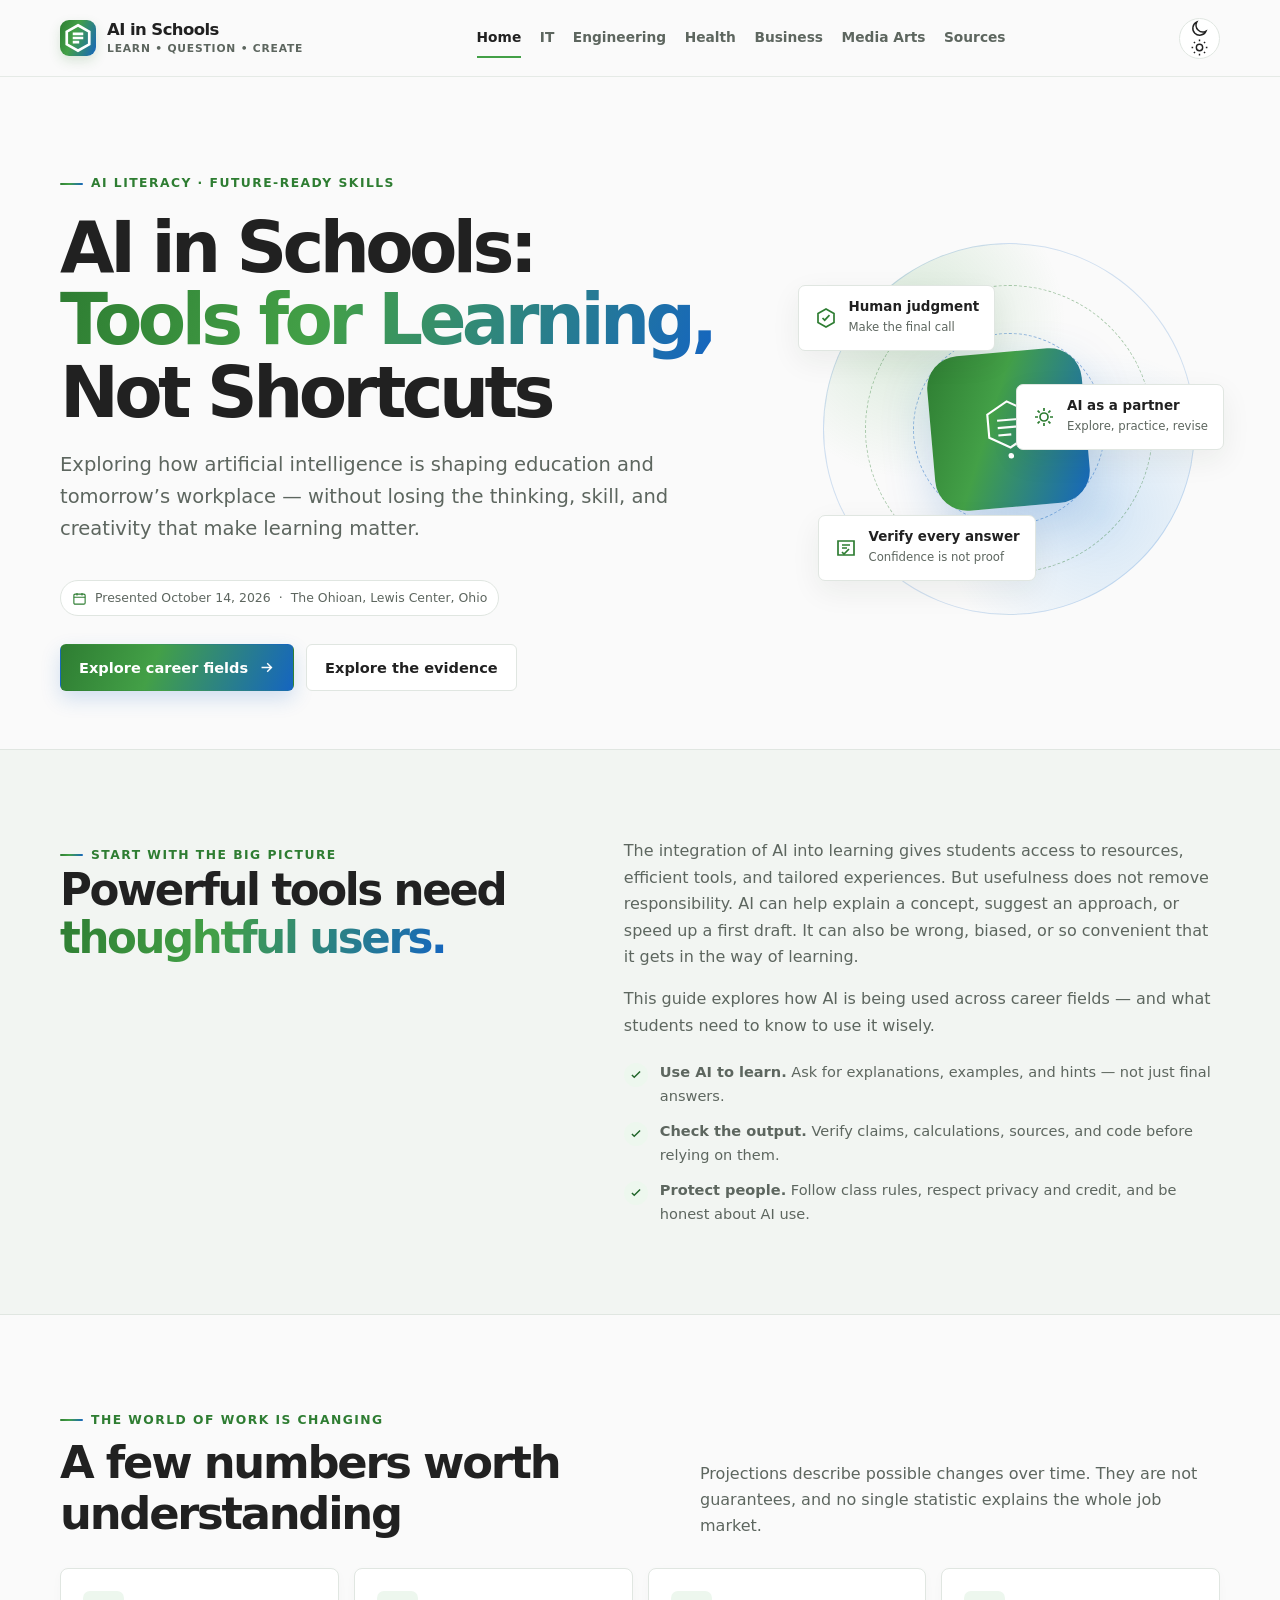
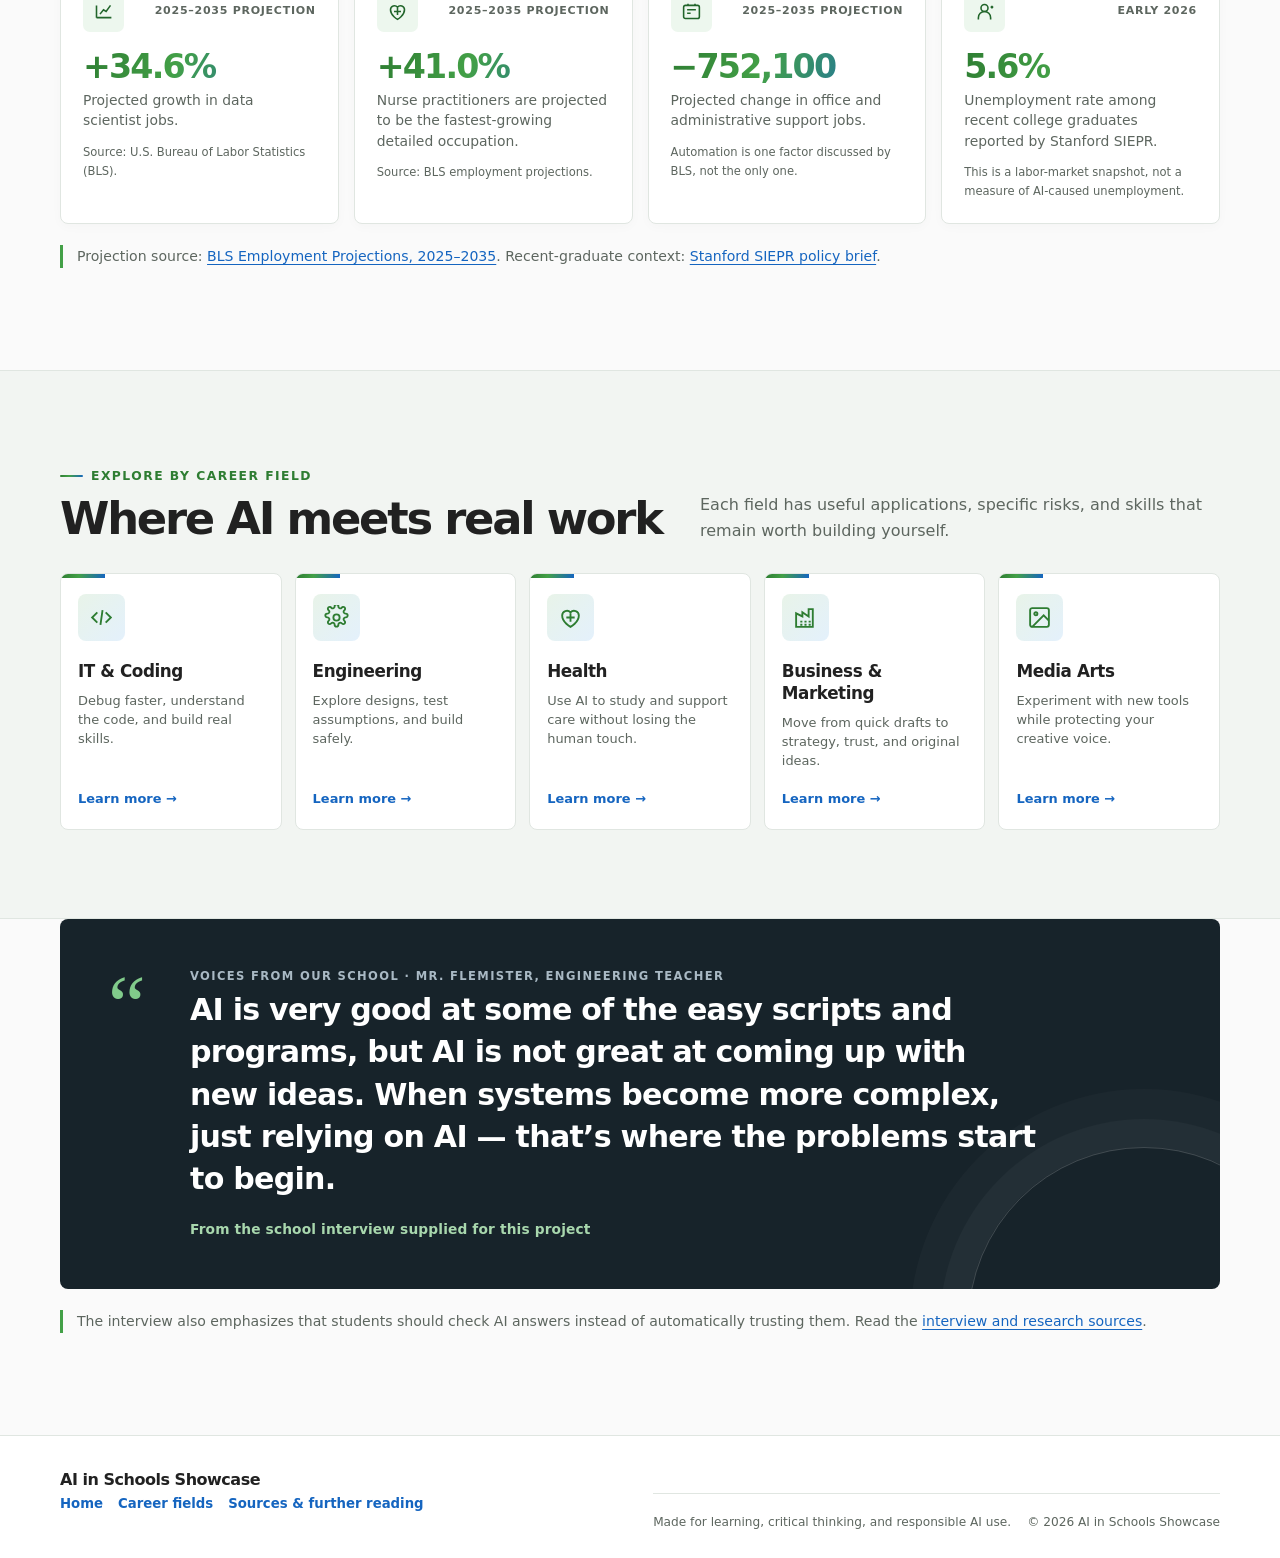
==== commit 892198e0: "Refactor footer in index.html Removed the footer meta information and adjusted the structure." ====
--- a/index.html
+++ b/index.html
@@ -95,6 +95,6 @@
     </div>
   </section>
 </main>
-<footer class="site-footer"><div class="container"><div class="footer-top"><div><p class="footer-title">AI in Schools Showcase</p><p class="footer-meta">October 14, 2026 · The Ohioan · Lewis Center, Ohio</p></div><div class="footer-links"><a href="index.html">Home</a><a href="#career-fields">Career fields</a><a href="sources.html">Sources &amp; further reading</a></div></div><div class="footer-bottom"><span>Made for learning, critical thinking, and responsible AI use.</span><span>© 2026 AI in Schools Showcase</span></div></div></footer>
+<footer class="site-footer"><div class="container"><div class="footer-top"><div><p class="footer-title">AI in Schools Showcase</p><div class="footer-links"><a href="index.html">Home</a><a href="#career-fields">Career fields</a><a href="sources.html">Sources &amp; further reading</a></div></div><div class="footer-bottom"><span>Made for learning, critical thinking, and responsible AI use.</span><span>© 2026 AI in Schools Showcase</span></div></div></footer>
 <script src="script.js"></script>
 </body></html>
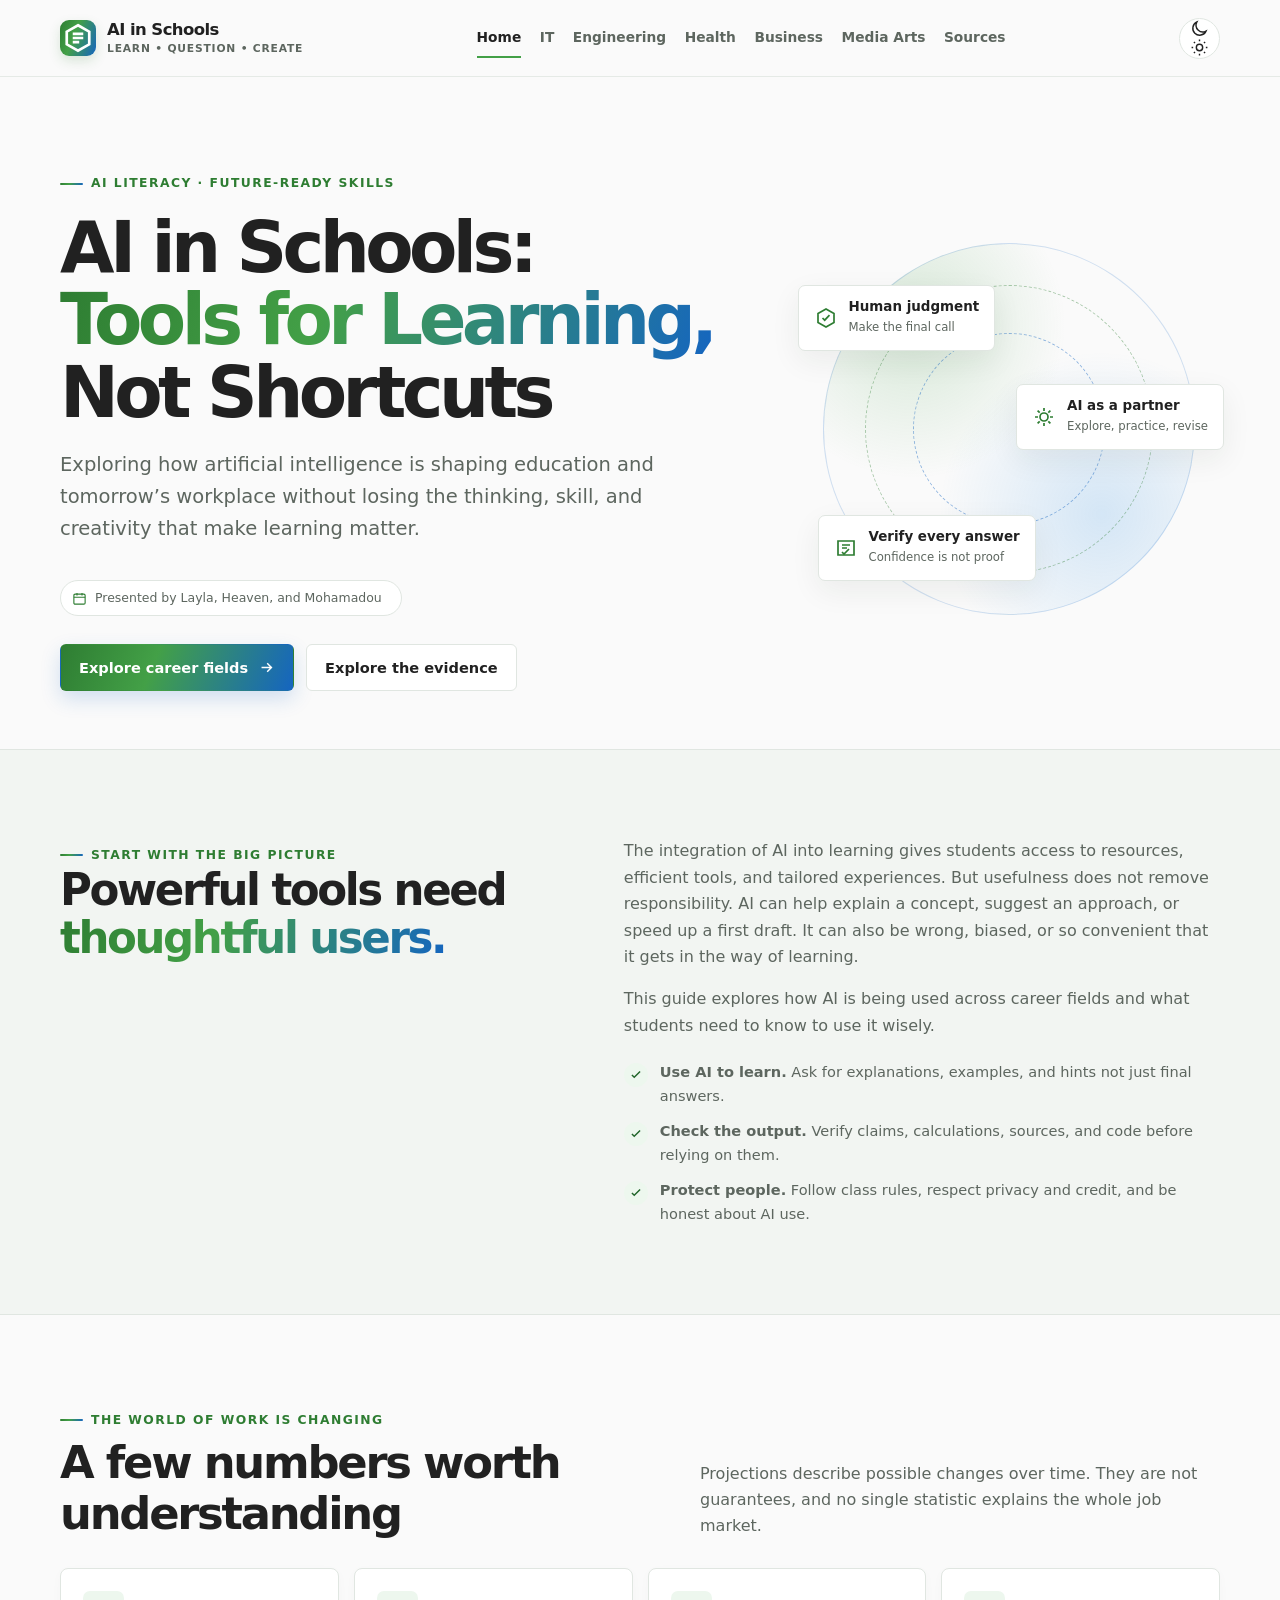
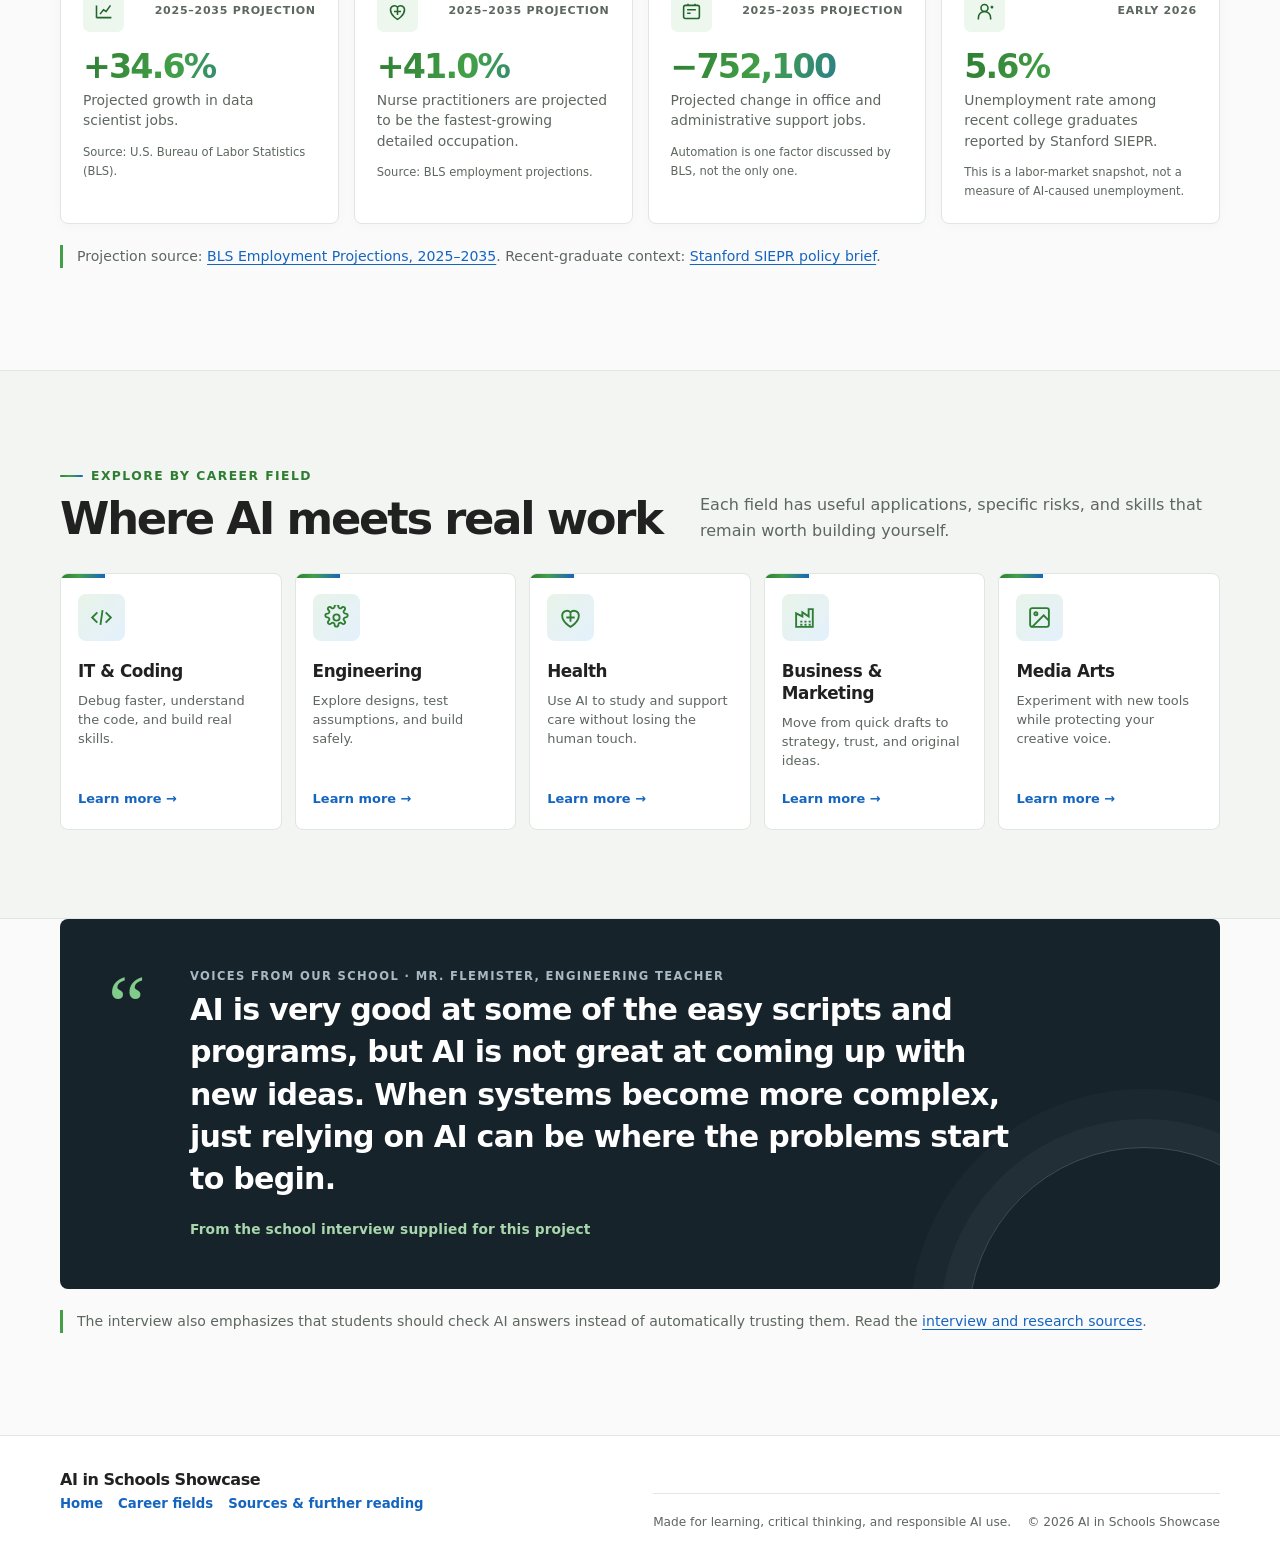
==== commit c5da9ab7: "Refine text for clarity and consistency" ====
--- a/index.html
+++ b/index.html
@@ -35,13 +35,12 @@
       <div class="reveal">
         <span class="eyebrow">AI literacy · future-ready skills</span>
         <h1>AI in Schools:<br><span class="highlight">Tools for Learning,</span><br>Not Shortcuts</h1>
-        <p class="hero-copy">Exploring how artificial intelligence is shaping education and tomorrow’s workplace — without losing the thinking, skill, and creativity that make learning matter.</p>
-        <div class="event-chip"><svg viewBox="0 0 24 24" fill="none" stroke="currentColor" stroke-width="1.8" aria-hidden="true"><rect x="3" y="5" width="18" height="16" rx="2"/><path d="M16 3v4M8 3v4M3 10h18"/></svg>Presented October 14, 2026 <span aria-hidden="true">·</span> The Ohioan, Lewis Center, Ohio</div>
+        <p class="hero-copy">Exploring how artificial intelligence is shaping education and tomorrow’s workplace without losing the thinking, skill, and creativity that make learning matter.</p>
+        <div class="event-chip"><svg viewBox="0 0 24 24" fill="none" stroke="currentColor" stroke-width="1.8" aria-hidden="true"><rect x="3" y="5" width="18" height="16" rx="2"/><path d="M16 3v4M8 3v4M3 10h18"/></svg>Presented by Layla, Heaven, and Mohamadou <span aria-hidden="true"></span></div>
         <div class="hero-actions"><a class="button button-primary" href="#career-fields">Explore career fields <svg viewBox="0 0 24 24" fill="none" stroke="currentColor" stroke-width="2" aria-hidden="true"><path d="M5 12h14M13 6l6 6-6 6"/></svg></a><a class="button button-secondary" href="sources.html">Explore the evidence</a></div>
       </div>
       <div class="hero-art reveal" aria-label="Illustration representing AI, human judgment, and verification" role="img">
         <div class="art-orb"></div>
-        <div class="art-core"><svg viewBox="0 0 80 80" fill="none" stroke="currentColor" stroke-width="2.3" aria-hidden="true"><path d="M40 9 62 21.5v25L40 59 18 46.5v-25L40 9Z"/><path d="M28 29h24M28 37h24M28 45h14"/><circle cx="40" cy="68" r="3" fill="currentColor" stroke="none"/></svg></div>
         <div class="float-card card-one"><svg viewBox="0 0 24 24" fill="none" stroke="currentColor" stroke-width="1.7" aria-hidden="true"><path d="M12 3 4 7.5v9L12 21l8-4.5v-9L12 3Z"/><path d="m8.5 12 2.2 2.2 4.8-5"/></svg><div><strong>Human judgment</strong><span>Make the final call</span></div></div>
         <div class="float-card card-two"><svg viewBox="0 0 24 24" fill="none" stroke="currentColor" stroke-width="1.7" aria-hidden="true"><path d="M12 3v3m0 12v3M3 12h3m12 0h3M5.6 5.6l2.1 2.1m8.6 8.6 2.1 2.1m0-12.8-2.1 2.1m-8.6 8.6-2.1 2.1"/><circle cx="12" cy="12" r="4"/></svg><div><strong>AI as a partner</strong><span>Explore, practice, revise</span></div></div>
         <div class="float-card card-three"><svg viewBox="0 0 24 24" fill="none" stroke="currentColor" stroke-width="1.7" aria-hidden="true"><path d="M4 5h16v14H4zM8 9h8M8 12h5"/><path d="m8 16 2 2 5-5"/></svg><div><strong>Verify every answer</strong><span>Confidence is not proof</span></div></div>
@@ -52,9 +51,9 @@
   <section class="section section-alt" aria-labelledby="intro-title">
     <div class="container intro-layout">
       <div class="reveal"><span class="eyebrow">Start with the big picture</span><h2 id="intro-title">Powerful tools need <span class="gradient-text">thoughtful users.</span></h2></div>
-      <div class="reveal"><p>The integration of AI into learning gives students access to resources, efficient tools, and tailored experiences. But usefulness does not remove responsibility. AI can help explain a concept, suggest an approach, or speed up a first draft. It can also be wrong, biased, or so convenient that it gets in the way of learning.</p><p>This guide explores how AI is being used across career fields — and what students need to know to use it wisely.</p>
+      <div class="reveal"><p>The integration of AI into learning gives students access to resources, efficient tools, and tailored experiences. But usefulness does not remove responsibility. AI can help explain a concept, suggest an approach, or speed up a first draft. It can also be wrong, biased, or so convenient that it gets in the way of learning.</p><p>This guide explores how AI is being used across career fields and what students need to know to use it wisely.</p>
         <div class="principle-list">
-          <div class="principle"><span class="principle-mark"><svg viewBox="0 0 24 24" fill="none" stroke="currentColor" stroke-width="2.5" aria-hidden="true"><path d="m5 12 4 4L19 6"/></svg></span><p><strong>Use AI to learn.</strong> Ask for explanations, examples, and hints — not just final answers.</p></div>
+          <div class="principle"><span class="principle-mark"><svg viewBox="0 0 24 24" fill="none" stroke="currentColor" stroke-width="2.5" aria-hidden="true"><path d="m5 12 4 4L19 6"/></svg></span><p><strong>Use AI to learn.</strong> Ask for explanations, examples, and hints not just final answers.</p></div>
           <div class="principle"><span class="principle-mark"><svg viewBox="0 0 24 24" fill="none" stroke="currentColor" stroke-width="2.5" aria-hidden="true"><path d="m5 12 4 4L19 6"/></svg></span><p><strong>Check the output.</strong> Verify claims, calculations, sources, and code before relying on them.</p></div>
           <div class="principle"><span class="principle-mark"><svg viewBox="0 0 24 24" fill="none" stroke="currentColor" stroke-width="2.5" aria-hidden="true"><path d="m5 12 4 4L19 6"/></svg></span><p><strong>Protect people.</strong> Follow class rules, respect privacy and credit, and be honest about AI use.</p></div>
         </div>
@@ -90,7 +89,7 @@
 
   <section class="quote-section" aria-labelledby="quote-heading">
     <div class="container">
-      <div class="quote-panel reveal"><div class="quote-glyph" aria-hidden="true">“</div><div><p id="quote-heading" class="quote-label">Voices from our school · Mr. Flemister, Engineering Teacher</p><blockquote>AI is very good at some of the easy scripts and programs, but AI is not great at coming up with new ideas. When systems become more complex, just relying on AI — that’s where the problems start to begin.</blockquote><cite>From the school interview supplied for this project</cite></div></div>
+      <div class="quote-panel reveal"><div class="quote-glyph" aria-hidden="true">“</div><div><p id="quote-heading" class="quote-label">Voices from our school · Mr. Flemister, Engineering Teacher</p><blockquote>AI is very good at some of the easy scripts and programs, but AI is not great at coming up with new ideas. When systems become more complex, just relying on AI can be where the problems start to begin.</blockquote><cite>From the school interview supplied for this project</cite></div></div>
       <p class="callout-note">The interview also emphasizes that students should check AI answers instead of automatically trusting them. Read the <a href="sources.html#school-interview">interview and research sources</a>.</p>
     </div>
   </section>
